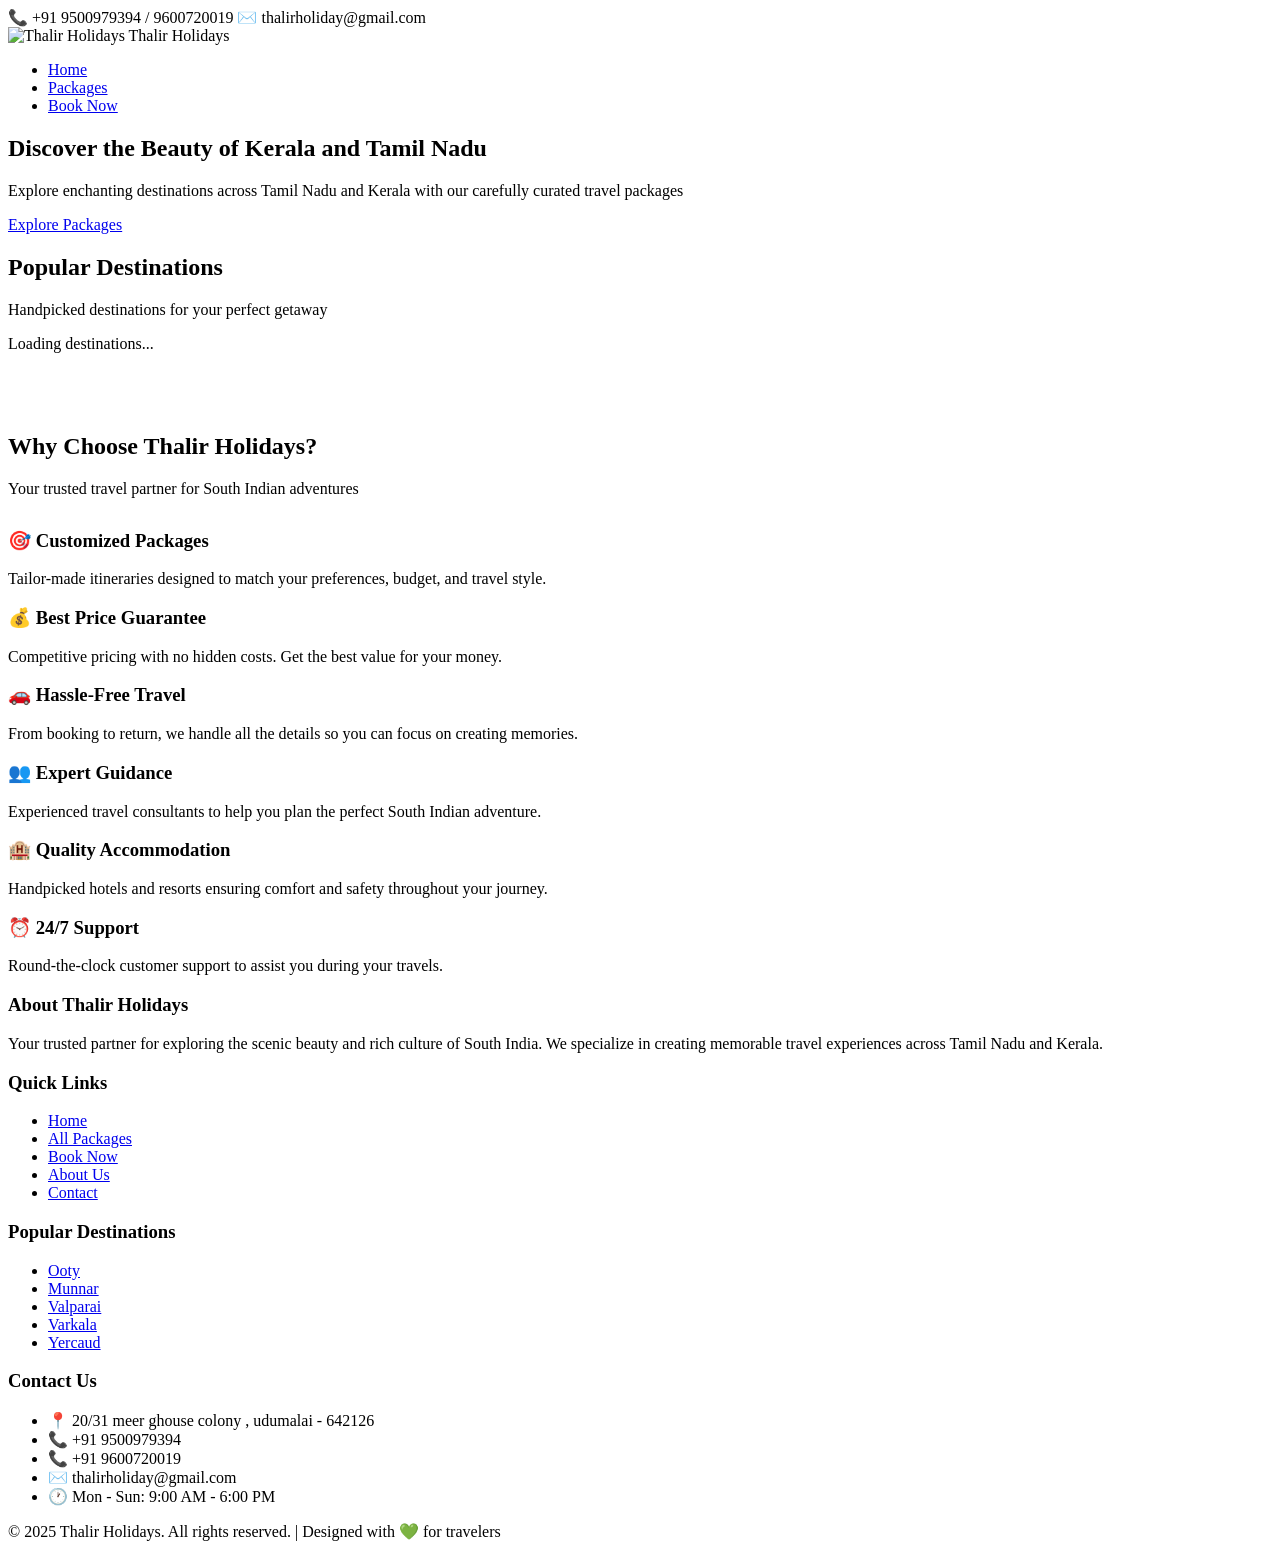
==== docs/index.html @ 812f3628 "Convert to static site for GitHub Pages" ====
<!DOCTYPE html>
<html lang="en">
<head>
    <meta charset="UTF-8">
    <meta name="viewport" content="width=device-width, initial-scale=1.0">
    <title>Thalir Holidays - Explore South India</title>
    <meta name="description" content="Thalir Holidays offers affordable Kerala and Tamil Nadu tour packages from Pollachi. Honeymoon, family, and group trips to Ooty, Munnar, Valparai, Varkala and more.">
    <meta name="keywords" content="Thalir Holidays, tour packages Pollachi, Kerala tour packages, Tamil Nadu travel, Ooty tour, Munnar packages, Valparai trip, travel agency Udumalaipettai">
    <meta name="author" content="Thalir Holidays">
    <meta name="robots" content="index, follow">

    <meta property="og:title" content="Thalir Holidays | Best South India Tour Packages">
    <meta property="og:description" content="Explore Kerala and Tamil Nadu with Thalir Holidays. Best prices, customized packages, 24/7 support.">
    <meta property="og:image" content="https://thalir-holidays.onrender.com/images/logo.jpeg">
    <meta property="og:url" content="https://thalir-holidays.onrender.com">
    <meta property="og:type" content="website">

    <link rel="canonical" href="https://thalir-holidays.onrender.com/">
    <link rel="stylesheet" href="/css/styles.css">
</head>
<body>
    <!-- Header -->
    <header>
        <div class="header-top">
            <div class="header-content">
                <div class="contact-info">
                    <span>📞 +91 9500979394 / 9600720019</span>
                    <span>✉️ thalirholiday@gmail.com</span>
                </div>
            </div>
        </div>
        <nav>
            <div class="nav-content">
                <div class="logo">
                    <img src="/images/logo.jpeg" alt="Thalir Holidays" class="logo-image">
                    <span>Thalir Holidays</span>
                </div>
                <ul class="nav-links">
                    <li><a href="/" class="active">Home</a></li>
                    <li><a href="/packages">Packages</a></li>
                    <li><a href="/booking">Book Now</a></li>
                </ul>
            </div>
        </nav>
    </header>

    <!-- Hero Section -->
    <section class="hero">
        <div class="hero-content">
            <h1>Discover the Beauty of Kerala and Tamil Nadu</h1>
            <p>Explore enchanting destinations across Tamil Nadu and Kerala with our carefully curated travel packages</p>
            <a href="/packages" class="cta-button">Explore Packages</a>
        </div>
    </section>

    <!-- Main Content -->
    <div class="container">
        <!-- Destinations Section -->
        <div class="section-title">
            <h2>Popular Destinations</h2>
            <p>Handpicked destinations for your perfect getaway</p>
        </div>

        <div id="destinations-container" class="destinations-grid">
            <div class="loading">Loading destinations...</div>
        </div>

        <!-- Why Choose Us Section -->
        <div class="section-title" style="margin-top: 5rem;">
            <h2>Why Choose Thalir Holidays?</h2>
            <p>Your trusted travel partner for South Indian adventures</p>
        </div>

        <div class="packages-grid" style="margin-top: 2rem;">
            <div class="package-card">
                <div class="package-header">
                    <h3>🎯 Customized Packages</h3>
                </div>
                <div class="package-body">
                    <p>Tailor-made itineraries designed to match your preferences, budget, and travel style.</p>
                </div>
            </div>

            <div class="package-card">
                <div class="package-header">
                    <h3>💰 Best Price Guarantee</h3>
                </div>
                <div class="package-body">
                    <p>Competitive pricing with no hidden costs. Get the best value for your money.</p>
                </div>
            </div>

            <div class="package-card">
                <div class="package-header">
                    <h3>🚗 Hassle-Free Travel</h3>
                </div>
                <div class="package-body">
                    <p>From booking to return, we handle all the details so you can focus on creating memories.</p>
                </div>
            </div>

            <div class="package-card">
                <div class="package-header">
                    <h3>👥 Expert Guidance</h3>
                </div>
                <div class="package-body">
                    <p>Experienced travel consultants to help you plan the perfect South Indian adventure.</p>
                </div>
            </div>

            <div class="package-card">
                <div class="package-header">
                    <h3>🏨 Quality Accommodation</h3>
                </div>
                <div class="package-body">
                    <p>Handpicked hotels and resorts ensuring comfort and safety throughout your journey.</p>
                </div>
            </div>

            <div class="package-card">
                <div class="package-header">
                    <h3>⏰ 24/7 Support</h3>
                </div>
                <div class="package-body">
                    <p>Round-the-clock customer support to assist you during your travels.</p>
                </div>
            </div>
        </div>
    </div>

    <!-- Footer -->
    <footer>
        <div class="footer-content">
            <div class="footer-section">
                <h3>About Thalir Holidays</h3>
                <p>Your trusted partner for exploring the scenic beauty and rich culture of South India. We specialize in creating memorable travel experiences across Tamil Nadu and Kerala.</p>
            </div>

            <div class="footer-section">
                <h3>Quick Links</h3>
                <ul>
                    <li><a href="/">Home</a></li>
                    <li><a href="/packages.html">All Packages</a></li>
                    <li><a href="/booking.html">Book Now</a></li>
                    <li><a href="#about">About Us</a></li>
                    <li><a href="#contact">Contact</a></li>
                </ul>
            </div>

            <div class="footer-section">
                <h3>Popular Destinations</h3>
                <ul>
                    <li><a href="/packages">Ooty</a></li>
                    <li><a href="/packages">Munnar</a></li>
                    <li><a href="/packages">Valparai</a></li>
                    <li><a href="/packages">Varkala</a></li>
                    <li><a href="/packages">Yercaud</a></li>
                </ul>
            </div>

            <div class="footer-section">
                <h3>Contact Us</h3>
                <ul>
                    <li>📍 20/31 meer ghouse colony , udumalai - 642126</li>
                    <li>📞 +91 9500979394</li>
                    <li>📞 +91 9600720019</li>
                    <li>✉️ thalirholiday@gmail.com</li>
                    <li>🕐 Mon - Sun: 9:00 AM - 6:00 PM</li>
                </ul>
            </div>
        </div>

        <div class="footer-bottom">
            <p>&copy; 2025 Thalir Holidays. All rights reserved. | Designed with 💚 for travelers</p>
        </div>
    </footer>

    <script src="/js/main.js"></script>
</body>
</html>
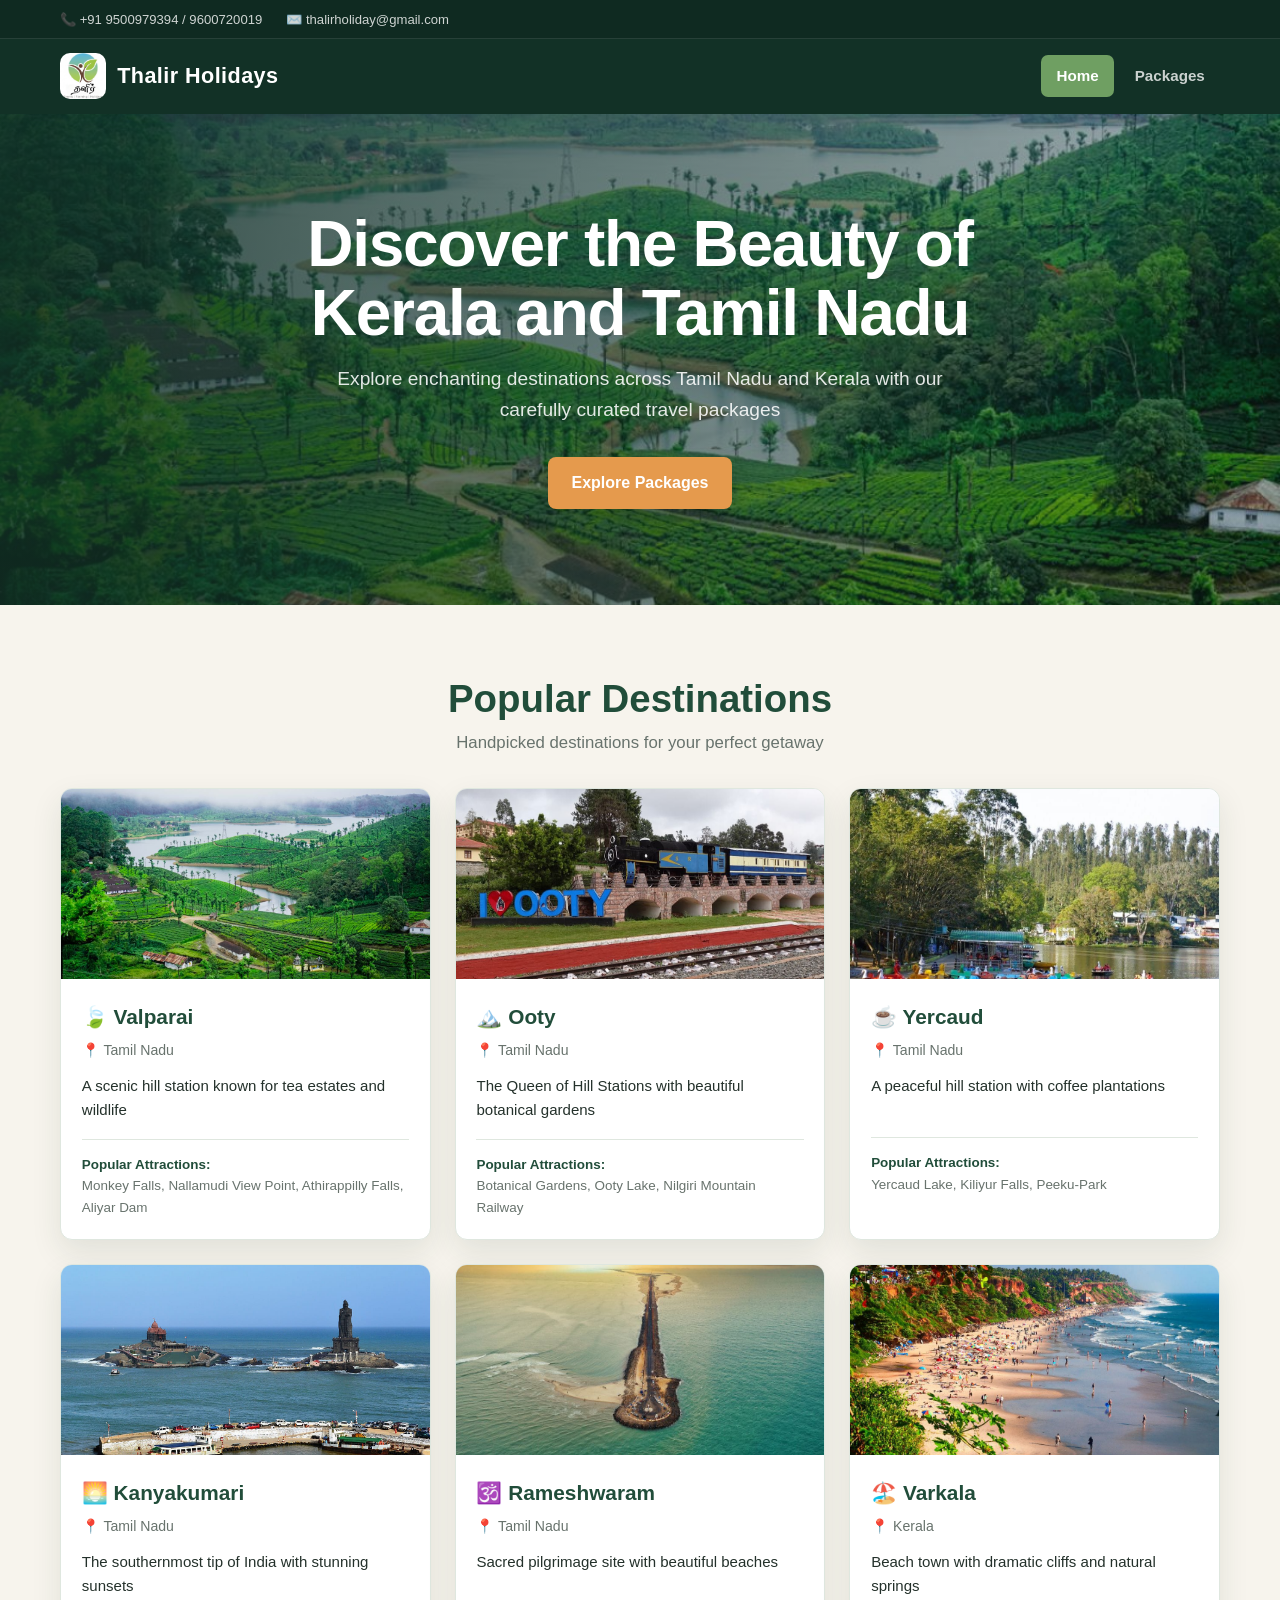
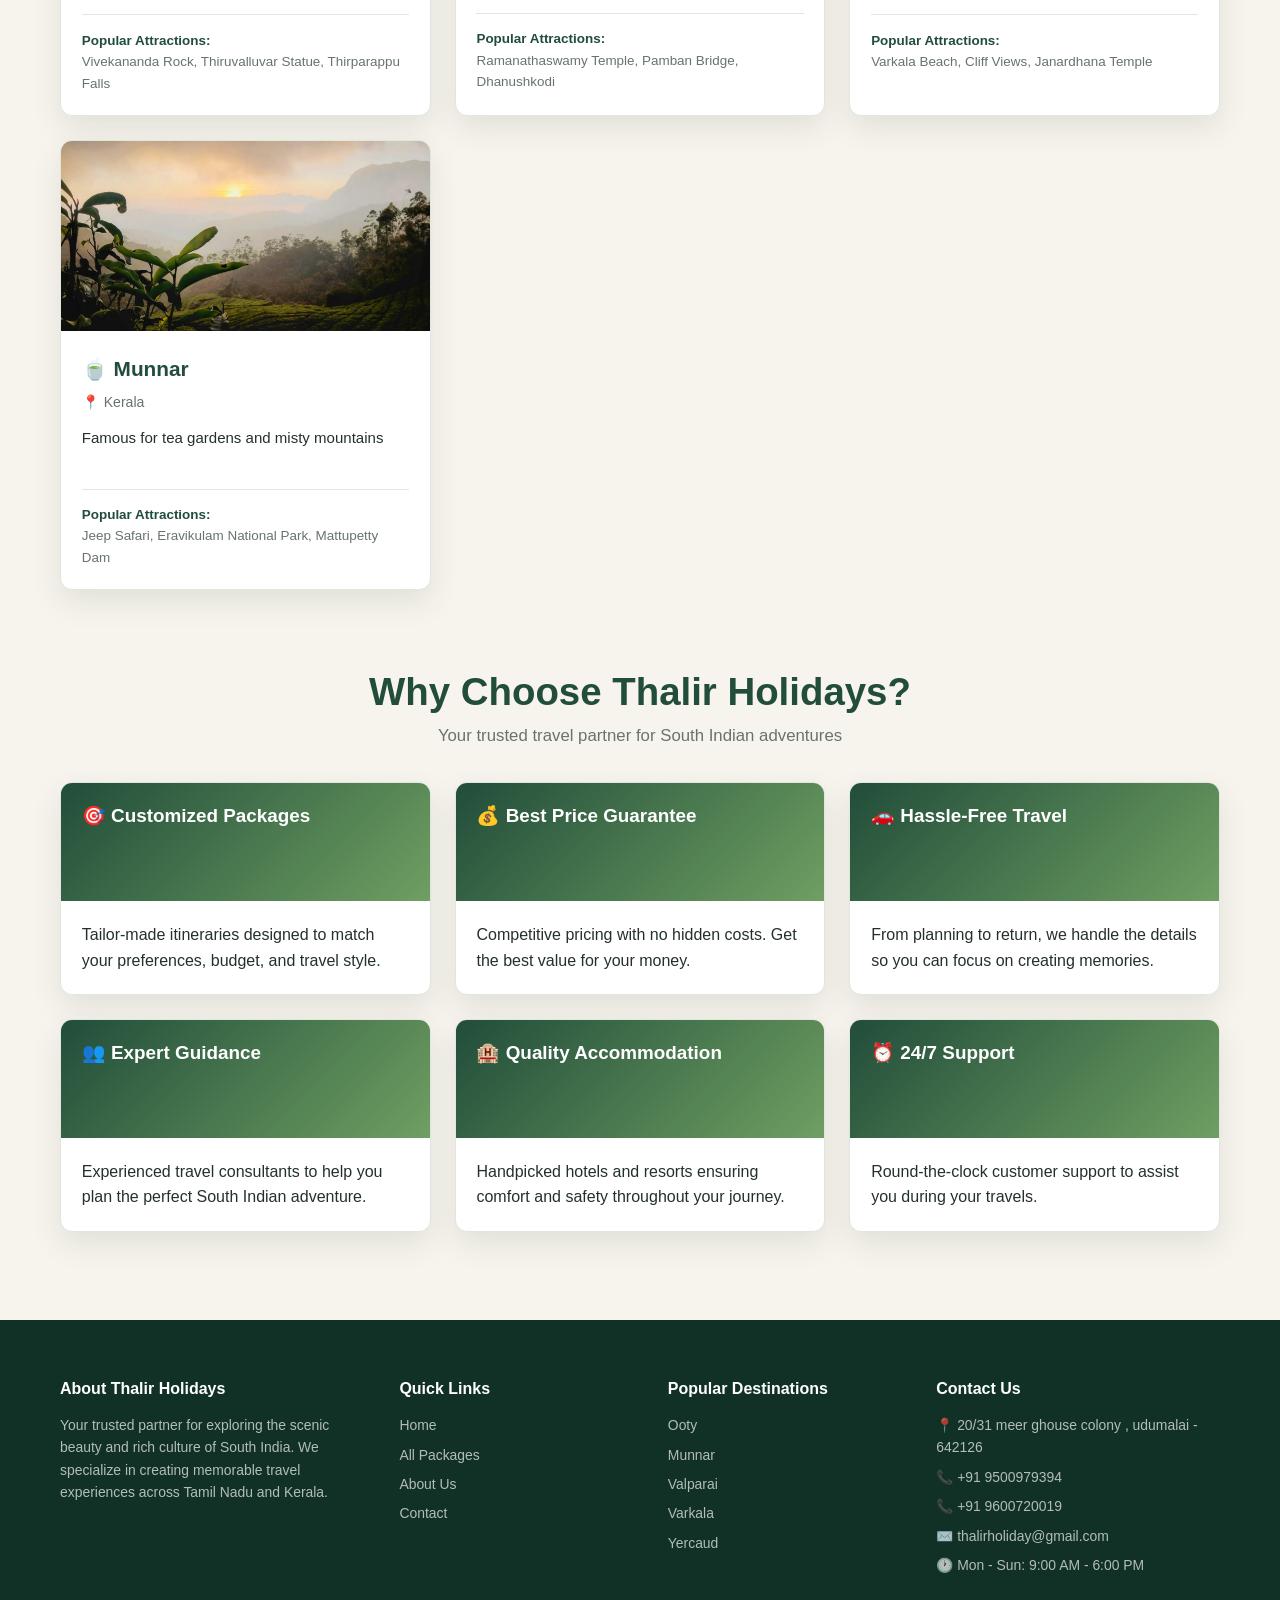
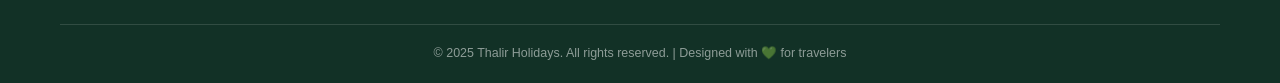
==== commit 58a7b72d: "Create clean static Thalir Holidays website" ====
--- a/docs/index.html
+++ b/docs/index.html
@@ -11,12 +11,12 @@
 
     <meta property="og:title" content="Thalir Holidays | Best South India Tour Packages">
     <meta property="og:description" content="Explore Kerala and Tamil Nadu with Thalir Holidays. Best prices, customized packages, 24/7 support.">
-    <meta property="og:image" content="https://thalir-holidays.onrender.com/images/logo.jpeg">
-    <meta property="og:url" content="https://thalir-holidays.onrender.com">
+    <meta property="og:image" content="https://sabari2002-m.github.io/Thalir_Holidays/images/logo.jpeg">
+    <meta property="og:url" content="https://sabari2002-m.github.io/Thalir_Holidays/">
     <meta property="og:type" content="website">
 
-    <link rel="canonical" href="https://thalir-holidays.onrender.com/">
-    <link rel="stylesheet" href="/css/styles.css">
+    <link rel="canonical" href="https://sabari2002-m.github.io/Thalir_Holidays/">
+    <link rel="stylesheet" href="css/styles.css">
 </head>
 <body>
     <!-- Header -->
@@ -32,13 +32,12 @@
         <nav>
             <div class="nav-content">
                 <div class="logo">
-                    <img src="/images/logo.jpeg" alt="Thalir Holidays" class="logo-image">
+                    <img src="images/logo.jpeg" alt="Thalir Holidays" class="logo-image">
                     <span>Thalir Holidays</span>
                 </div>
                 <ul class="nav-links">
-                    <li><a href="/" class="active">Home</a></li>
-                    <li><a href="/packages">Packages</a></li>
-                    <li><a href="/booking">Book Now</a></li>
+                    <li><a href="index.html" class="active">Home</a></li>
+                    <li><a href="packages.html">Packages</a></li>
                 </ul>
             </div>
         </nav>
@@ -49,7 +48,7 @@
         <div class="hero-content">
             <h1>Discover the Beauty of Kerala and Tamil Nadu</h1>
             <p>Explore enchanting destinations across Tamil Nadu and Kerala with our carefully curated travel packages</p>
-            <a href="/packages" class="cta-button">Explore Packages</a>
+            <a href="packages.html" class="cta-button">Explore Packages</a>
         </div>
     </section>
 
@@ -66,12 +65,12 @@
         </div>
 
         <!-- Why Choose Us Section -->
-        <div class="section-title" style="margin-top: 5rem;">
+        <div id="about" class="section-title about-section">
             <h2>Why Choose Thalir Holidays?</h2>
             <p>Your trusted travel partner for South Indian adventures</p>
         </div>
 
-        <div class="packages-grid" style="margin-top: 2rem;">
+        <div class="packages-grid feature-grid">
             <div class="package-card">
                 <div class="package-header">
                     <h3>🎯 Customized Packages</h3>
@@ -95,7 +94,7 @@
                     <h3>🚗 Hassle-Free Travel</h3>
                 </div>
                 <div class="package-body">
-                    <p>From booking to return, we handle all the details so you can focus on creating memories.</p>
+                    <p>From planning to return, we handle the details so you can focus on creating memories.</p>
                 </div>
             </div>
 
@@ -129,7 +128,7 @@
     </div>
 
     <!-- Footer -->
-    <footer>
+    <footer id="contact">
         <div class="footer-content">
             <div class="footer-section">
                 <h3>About Thalir Holidays</h3>
@@ -139,9 +138,8 @@
             <div class="footer-section">
                 <h3>Quick Links</h3>
                 <ul>
-                    <li><a href="/">Home</a></li>
-                    <li><a href="/packages.html">All Packages</a></li>
-                    <li><a href="/booking.html">Book Now</a></li>
+                    <li><a href="index.html">Home</a></li>
+                    <li><a href="packages.html">All Packages</a></li>
                     <li><a href="#about">About Us</a></li>
                     <li><a href="#contact">Contact</a></li>
                 </ul>
@@ -150,11 +148,11 @@
             <div class="footer-section">
                 <h3>Popular Destinations</h3>
                 <ul>
-                    <li><a href="/packages">Ooty</a></li>
-                    <li><a href="/packages">Munnar</a></li>
-                    <li><a href="/packages">Valparai</a></li>
-                    <li><a href="/packages">Varkala</a></li>
-                    <li><a href="/packages">Yercaud</a></li>
+                    <li><a href="packages.html">Ooty</a></li>
+                    <li><a href="packages.html">Munnar</a></li>
+                    <li><a href="packages.html">Valparai</a></li>
+                    <li><a href="packages.html">Varkala</a></li>
+                    <li><a href="packages.html">Yercaud</a></li>
                 </ul>
             </div>
 
@@ -175,6 +173,7 @@
         </div>
     </footer>
 
-    <script src="/js/main.js"></script>
+    <script src="js/data.js"></script>
+    <script src="js/main.js"></script>
 </body>
 </html>
--- a/docs/css/styles.css
+++ b/docs/css/styles.css
@@ -0,0 +1,548 @@
+* {
+  box-sizing: border-box;
+  margin: 0;
+  padding: 0;
+}
+
+:root {
+  --forest: #214d3a;
+  --forest-dark: #123126;
+  --leaf: #6f9f62;
+  --sun: #e59a4d;
+  --cream: #f7f4ed;
+  --paper: #ffffff;
+  --ink: #24312b;
+  --muted: #68736d;
+  --line: #dfe7df;
+  --shadow: 0 12px 30px rgba(25, 55, 42, 0.1);
+  --shadow-hover: 0 18px 40px rgba(25, 55, 42, 0.16);
+}
+
+html {
+  scroll-behavior: smooth;
+}
+
+body {
+  background: var(--cream);
+  color: var(--ink);
+  font-family: "Trebuchet MS", "Segoe UI", sans-serif;
+  line-height: 1.6;
+}
+
+a {
+  color: inherit;
+  text-decoration: none;
+}
+
+img {
+  display: block;
+  max-width: 100%;
+}
+
+header {
+  position: sticky;
+  top: 0;
+  z-index: 10;
+  color: var(--paper);
+  background: var(--forest-dark);
+  box-shadow: 0 3px 18px rgba(18, 49, 38, 0.18);
+}
+
+.header-top {
+  background: rgba(0, 0, 0, 0.14);
+  border-bottom: 1px solid rgba(255, 255, 255, 0.1);
+}
+
+.header-content,
+.nav-content,
+.container,
+.footer-content {
+  width: min(1160px, calc(100% - 3rem));
+  margin-inline: auto;
+}
+
+.header-content {
+  display: flex;
+  align-items: center;
+  min-height: 38px;
+}
+
+.contact-info {
+  display: flex;
+  flex-wrap: wrap;
+  gap: 1.5rem;
+  color: rgba(255, 255, 255, 0.8);
+  font-size: 0.82rem;
+}
+
+nav {
+  padding: 0.9rem 0;
+}
+
+.nav-content {
+  display: flex;
+  align-items: center;
+  justify-content: space-between;
+  gap: 2rem;
+}
+
+.logo {
+  display: flex;
+  align-items: center;
+  gap: 0.7rem;
+  font-size: 1.35rem;
+  font-weight: 700;
+  letter-spacing: 0.02em;
+  white-space: nowrap;
+}
+
+.logo-image {
+  width: 46px;
+  height: 46px;
+  border-radius: 10px;
+  object-fit: cover;
+}
+
+.nav-links {
+  display: flex;
+  align-items: center;
+  gap: 0.35rem;
+  list-style: none;
+}
+
+.nav-links a {
+  display: block;
+  padding: 0.55rem 0.95rem;
+  border-radius: 7px;
+  color: rgba(255, 255, 255, 0.78);
+  font-size: 0.95rem;
+  font-weight: 700;
+  transition: background 180ms ease, color 180ms ease;
+}
+
+.nav-links a:hover,
+.nav-links a.active {
+  background: var(--leaf);
+  color: var(--paper);
+}
+
+.hero {
+  display: grid;
+  min-height: 490px;
+  place-items: center;
+  padding: 6rem 1.5rem;
+  color: var(--paper);
+  text-align: center;
+  background: linear-gradient(90deg, rgba(18, 49, 38, 0.82), rgba(18, 49, 38, 0.28)), url("../images/valparai.jpeg") center / cover;
+}
+
+.hero-content {
+  width: min(760px, 100%);
+}
+
+.hero-content h1 {
+  margin-bottom: 1rem;
+  font-size: clamp(2.2rem, 5vw, 4.4rem);
+  line-height: 1.08;
+  letter-spacing: -0.02em;
+}
+
+.hero-content p {
+  max-width: 640px;
+  margin: 0 auto 2rem;
+  color: rgba(255, 255, 255, 0.88);
+  font-size: clamp(1rem, 2vw, 1.2rem);
+}
+
+.page-hero {
+  min-height: 300px;
+  padding: 4rem 1.5rem;
+}
+
+.cta-button {
+  display: inline-flex;
+  align-items: center;
+  justify-content: center;
+  min-height: 48px;
+  padding: 0.8rem 1.5rem;
+  border-radius: 8px;
+  color: var(--paper);
+  background: var(--sun);
+  box-shadow: 0 8px 18px rgba(0, 0, 0, 0.16);
+  font-weight: 700;
+  transition: transform 180ms ease, background 180ms ease;
+}
+
+.cta-button:hover {
+  background: #cf7e34;
+  transform: translateY(-2px);
+}
+
+.container {
+  padding-block: 4.5rem;
+}
+
+.section-title {
+  margin-bottom: 2rem;
+  text-align: center;
+}
+
+.section-title h2 {
+  color: var(--forest);
+  font-size: clamp(1.8rem, 3vw, 2.5rem);
+  line-height: 1.15;
+}
+
+.section-title p {
+  margin-top: 0.55rem;
+  color: var(--muted);
+  font-size: 1.05rem;
+}
+
+.about-section {
+  margin-top: 5rem;
+}
+
+.feature-grid {
+  margin-top: 2rem;
+}
+
+.destinations-grid,
+.packages-grid {
+  display: grid;
+  grid-template-columns: repeat(3, minmax(0, 1fr));
+  gap: 1.5rem;
+}
+
+.destination-card,
+.package-card {
+  min-width: 0;
+  overflow: hidden;
+  border: 1px solid var(--line);
+  border-radius: 12px;
+  background: var(--paper);
+  box-shadow: var(--shadow);
+  transition: transform 180ms ease, box-shadow 180ms ease;
+}
+
+.destination-card:hover,
+.package-card:hover {
+  transform: translateY(-5px);
+  box-shadow: var(--shadow-hover);
+}
+
+.destination-image {
+  position: relative;
+  height: 190px;
+  overflow: hidden;
+  background: var(--leaf);
+}
+
+.destination-image img {
+  width: 100%;
+  height: 100%;
+  object-fit: cover;
+  transition: transform 300ms ease;
+}
+
+.destination-card:hover .destination-image img {
+  transform: scale(1.04);
+}
+
+.destination-info {
+  padding: 1.3rem;
+}
+
+.destination-info h3 {
+  color: var(--forest);
+  font-size: 1.3rem;
+}
+
+.destination-state {
+  margin: 0.35rem 0 0.8rem;
+  color: var(--muted);
+  font-size: 0.88rem;
+}
+
+.destination-info p {
+  min-height: 3.1em;
+  color: var(--ink);
+  font-size: 0.94rem;
+}
+
+.attractions {
+  margin-top: 1rem;
+  padding-top: 0.9rem;
+  border-top: 1px solid var(--line);
+  color: var(--muted);
+  font-size: 0.84rem;
+}
+
+.attractions strong {
+  color: var(--forest);
+}
+
+.package-card {
+  display: flex;
+  flex-direction: column;
+}
+
+.package-header {
+  min-height: 118px;
+  padding: 1.3rem;
+  color: var(--paper);
+  background: linear-gradient(135deg, var(--forest), var(--leaf));
+}
+
+.package-header h3 {
+  font-size: 1.18rem;
+  line-height: 1.25;
+}
+
+.package-destination {
+  margin-top: 0.6rem;
+  color: rgba(255, 255, 255, 0.84);
+  font-size: 0.88rem;
+}
+
+.package-body {
+  display: flex;
+  flex: 1;
+  flex-direction: column;
+  padding: 1.3rem;
+}
+
+.package-details {
+  display: grid;
+  grid-template-columns: 1fr 1fr;
+  gap: 1rem;
+  padding-bottom: 1rem;
+  border-bottom: 1px solid var(--line);
+}
+
+.detail-item {
+  text-align: center;
+}
+
+.detail-item .label {
+  display: block;
+  color: var(--muted);
+  font-size: 0.76rem;
+  text-transform: uppercase;
+  letter-spacing: 0.04em;
+}
+
+.detail-item .value {
+  display: block;
+  margin-top: 0.2rem;
+  color: var(--forest);
+  font-size: 1rem;
+  font-weight: 700;
+}
+
+.price {
+  color: var(--sun) !important;
+  font-size: 1.35rem !important;
+}
+
+.package-description {
+  min-height: 3.1em;
+  margin: 1rem 0;
+  color: var(--ink);
+}
+
+.package-highlights {
+  margin-top: 0.7rem;
+}
+
+.package-highlights h4 {
+  color: var(--forest);
+  font-size: 0.86rem;
+}
+
+.package-highlights ul {
+  margin-top: 0.25rem;
+  list-style: none;
+  color: var(--muted);
+  font-size: 0.86rem;
+}
+
+.package-highlights li {
+  padding: 0.16rem 0;
+}
+
+.package-highlights li::before {
+  margin-right: 0.45rem;
+  color: var(--leaf);
+  content: "✓";
+  font-weight: 700;
+}
+
+.filters {
+  margin-bottom: 2rem;
+  padding: 1.2rem 1.35rem;
+  border: 1px solid var(--line);
+  border-radius: 10px;
+  background: var(--paper);
+  box-shadow: var(--shadow);
+}
+
+.filter-group {
+  display: grid;
+  grid-template-columns: auto minmax(130px, 1fr) auto minmax(130px, 1fr) auto minmax(130px, 1fr);
+  align-items: center;
+  gap: 0.7rem;
+}
+
+.filter-group label {
+  color: var(--forest);
+  font-size: 0.85rem;
+  font-weight: 700;
+}
+
+.filter-group select {
+  width: 100%;
+  min-height: 40px;
+  padding: 0 0.7rem;
+  border: 1px solid var(--line);
+  border-radius: 6px;
+  color: var(--ink);
+  background: var(--cream);
+  font: inherit;
+}
+
+.filter-group select:focus {
+  outline: 2px solid rgba(111, 159, 98, 0.35);
+  border-color: var(--leaf);
+}
+
+footer {
+  margin-top: 1rem;
+  padding: 3.5rem 0 1.2rem;
+  color: rgba(255, 255, 255, 0.82);
+  background: var(--forest-dark);
+}
+
+.footer-content {
+  display: grid;
+  grid-template-columns: 1.3fr 1fr 1fr 1.2fr;
+  gap: 2rem;
+  padding-bottom: 2.5rem;
+}
+
+.footer-section h3 {
+  margin-bottom: 0.8rem;
+  color: var(--paper);
+  font-size: 1rem;
+}
+
+.footer-section p,
+.footer-section li {
+  color: rgba(255, 255, 255, 0.68);
+  font-size: 0.87rem;
+}
+
+.footer-section ul {
+  list-style: none;
+}
+
+.footer-section li {
+  margin-bottom: 0.45rem;
+}
+
+.footer-section a:hover {
+  color: var(--paper);
+}
+
+.footer-bottom {
+  width: min(1160px, calc(100% - 3rem));
+  margin-inline: auto;
+  padding-top: 1.2rem;
+  border-top: 1px solid rgba(255, 255, 255, 0.13);
+  color: rgba(255, 255, 255, 0.52);
+  font-size: 0.78rem;
+  text-align: center;
+}
+
+.loading,
+.empty-state {
+  grid-column: 1 / -1;
+  padding: 3rem 1rem;
+  color: var(--muted);
+  text-align: center;
+}
+
+.empty-state h3 {
+  color: var(--forest);
+}
+
+@media (max-width: 900px) {
+  .destinations-grid,
+  .packages-grid {
+    grid-template-columns: repeat(2, minmax(0, 1fr));
+  }
+
+  .footer-content {
+    grid-template-columns: repeat(2, 1fr);
+  }
+
+  .filter-group {
+    grid-template-columns: auto 1fr auto 1fr;
+  }
+}
+
+@media (max-width: 620px) {
+  .header-content,
+  .nav-content,
+  .container,
+  .footer-content,
+  .footer-bottom {
+    width: min(100% - 2rem, 520px);
+  }
+
+  .header-top {
+    display: none;
+  }
+
+  nav {
+    padding: 0.75rem 0;
+  }
+
+  .nav-content {
+    flex-direction: column;
+    gap: 0.7rem;
+  }
+
+  .logo {
+    font-size: 1.2rem;
+  }
+
+  .nav-links a {
+    padding: 0.45rem 0.7rem;
+    font-size: 0.86rem;
+  }
+
+  .hero {
+    min-height: 420px;
+    padding: 4.5rem 1rem;
+  }
+
+  .container {
+    padding-block: 3rem;
+  }
+
+  .destinations-grid,
+  .packages-grid,
+  .footer-content {
+    grid-template-columns: 1fr;
+  }
+
+  .filter-group {
+    grid-template-columns: 1fr;
+    gap: 0.35rem;
+  }
+
+  .filter-group label:not(:first-child) {
+    margin-top: 0.65rem;
+  }
+}
